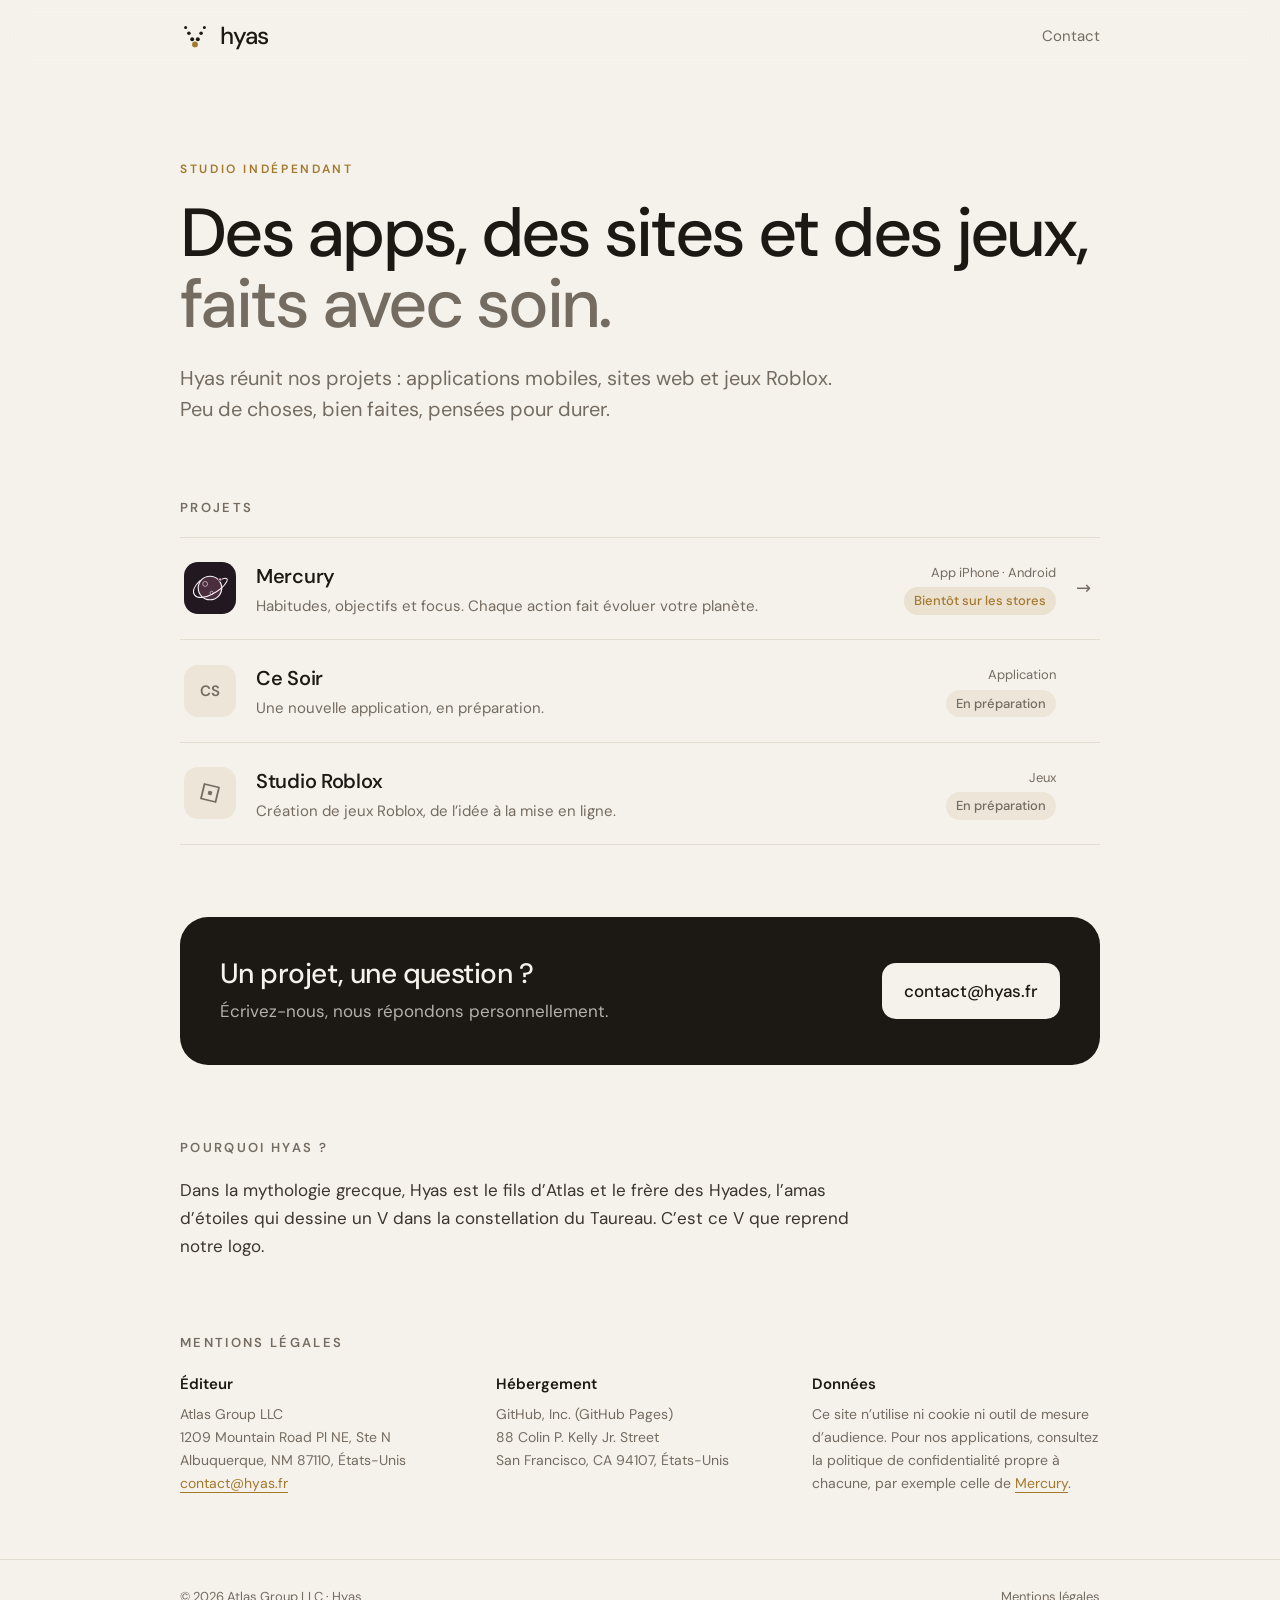
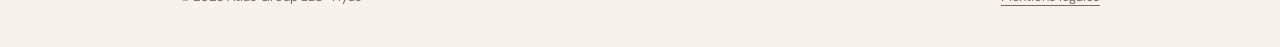
==== index.html @ e04636d4 "Site Hyas : studio, projets, contact, mentions légales" ====
<!doctype html>
<html lang="fr"><head><meta charset="utf-8"><meta name="viewport" content="width=device-width, initial-scale=1"><title>Hyas · Studio indépendant</title><meta name="description" content="Hyas est un studio indépendant : applications mobiles, sites web et jeux Roblox. Mercury, Ce Soir et nos prochains projets."><meta name="theme-color" content="#f5f2ec" media="(prefers-color-scheme: light)"><meta name="theme-color" content="#12110f" media="(prefers-color-scheme: dark)"><meta property="og:title" content="Hyas · Studio indépendant"><meta property="og:description" content="Applications, sites et jeux, faits avec soin."><meta property="og:url" content="https://hyas.fr/"><link rel="canonical" href="https://hyas.fr/"><link rel="icon" href="logo.svg" type="image/svg+xml"><link rel="preload" href="fonts/dm-sans.woff2" as="font" type="font/woff2" crossorigin><link rel="stylesheet" href="style.css"></head>
<body>
<header class="top"><div class="wrap"><a class="brand" href="./" aria-label="Hyas, accueil"><svg class="mark" viewBox="0 0 32 32" aria-hidden="true"><circle cx="6" cy="7" r="1.6"/><circle cx="9.5" cy="13" r="1.9"/><circle cx="13" cy="19.5" r="2.1"/><circle cx="16" cy="25" r="3.1" class="star"/><circle cx="26" cy="7" r="1.6"/><circle cx="22.5" cy="13" r="1.9"/><circle cx="19" cy="19.5" r="2.1"/></svg>hyas</a><a class="link" href="#contact">Contact</a></div></header>
<main>
<section class="wrap hero">
 <p class="eyebrow">Studio indépendant</p>
 <h1>Des apps, des sites et des jeux,<br><em>faits avec soin.</em></h1>
 <p class="lead">Hyas réunit nos projets : applications mobiles, sites web et jeux Roblox. Peu de choses, bien faites, pensées pour durer.</p>
</section>
<section class="wrap" aria-labelledby="projets">
 <h2 id="projets" class="section">Projets</h2>
 <ul class="projects">
  <li><a class="project" href="https://mercury.hyas.fr"><img src="mercury.svg" alt="" width="52" height="52"><div><h3>Mercury</h3><p>Habitudes, objectifs et focus. Chaque action fait évoluer votre planète.</p></div><div class="meta"><span>App iPhone · Android</span><span class="status">Bientôt sur les stores</span></div><span class="arrow" aria-hidden="true">→</span></a></li>
  <li><div class="project"><span class="ph" aria-hidden="true">CS</span><div><h3>Ce Soir</h3><p>Une nouvelle application, en préparation.</p></div><div class="meta"><span>Application</span><span class="status muted">En préparation</span></div></div></li>
  <li><div class="project"><span class="ph" aria-hidden="true"><svg viewBox="0 0 24 24"><path d="M6.5 3 21 6.5 17.5 21 3 17.5z" fill="none" stroke="currentColor" stroke-width="1.8" stroke-linejoin="round"/><rect x="10" y="10" width="4" height="4" rx=".6" transform="rotate(13.5 12 12)" fill="currentColor"/></svg></span><div><h3>Studio Roblox</h3><p>Création de jeux Roblox, de l’idée à la mise en ligne.</p></div><div class="meta"><span>Jeux</span><span class="status muted">En préparation</span></div></div></li>
 </ul>
</section>
<section class="wrap contact" id="contact" aria-labelledby="contact-title">
 <div><h2 id="contact-title">Un projet, une question&nbsp;?</h2><p>Écrivez-nous, nous répondons personnellement.</p></div>
 <a class="button" href="mailto:contact@hyas.fr">contact@hyas.fr</a>
</section>
<section class="wrap name" aria-labelledby="nom">
 <h2 id="nom" class="section">Pourquoi Hyas&nbsp;?</h2>
 <p>Dans la mythologie grecque, Hyas est le fils d’Atlas et le frère des Hyades, l’amas d’étoiles qui dessine un V dans la constellation du Taureau. C’est ce V que reprend notre logo.</p>
</section>
<section class="wrap legal" id="mentions" aria-labelledby="mentions-title">
 <h2 id="mentions-title" class="section">Mentions légales</h2>
 <div class="cols">
  <div><h3>Éditeur</h3><p>Atlas Group LLC<br>1209 Mountain Road Pl NE, Ste N<br>Albuquerque, NM 87110, États-Unis<br><a href="mailto:contact@hyas.fr">contact@hyas.fr</a></p></div>
  <div><h3>Hébergement</h3><p>GitHub, Inc. (GitHub Pages)<br>88 Colin P. Kelly Jr. Street<br>San Francisco, CA 94107, États-Unis</p></div>
  <div><h3>Données</h3><p>Ce site n’utilise ni cookie ni outil de mesure d’audience. Pour nos applications, consultez la politique de confidentialité propre à chacune, par exemple celle de <a href="https://mercury.hyas.fr/privacy.html">Mercury</a>.</p></div>
 </div>
</section>
</main>
<footer class="bottom"><div class="wrap"><span>© 2026 Atlas Group LLC · Hyas</span><a href="#mentions">Mentions légales</a></div></footer>
</body></html>
---- style.css ----
@font-face{font-family:'DM Sans';src:url('fonts/dm-sans.woff2') format('woff2');font-weight:100 1000;font-display:swap}
:root{--bg:#f5f2ec;--surface:#fbf9f5;--line:#e3ddd2;--ink:#1c1915;--text:#3a352e;--muted:#746c61;--accent:#a4782c;--soft:#ece5d8}
@media(prefers-color-scheme:dark){:root{--bg:#12110f;--surface:#1a1815;--line:#2e2a24;--ink:#f3efe8;--text:#ddd6cb;--muted:#a1988b;--accent:#d8b16a;--soft:#25221d}}
*{box-sizing:border-box}
html{-webkit-text-size-adjust:100%;scroll-behavior:smooth}
body{margin:0;background:var(--bg);color:var(--text);font:17px/1.65 'DM Sans',system-ui,-apple-system,'Segoe UI',sans-serif;-webkit-font-smoothing:antialiased}
a{color:var(--accent);text-underline-offset:4px}
a:focus-visible{outline:2px solid var(--accent);outline-offset:4px;border-radius:8px}
.wrap{width:min(920px,100% - 40px);margin:auto}
header.top{position:sticky;top:0;z-index:5;background:color-mix(in srgb,var(--bg) 85%,transparent);backdrop-filter:blur(14px);-webkit-backdrop-filter:blur(14px)}
header.top .wrap{display:flex;align-items:center;justify-content:space-between;height:72px}
.brand{display:flex;align-items:center;gap:10px;color:var(--ink);text-decoration:none;font-size:24px;font-weight:500;letter-spacing:-.04em}
.mark{width:30px;height:30px;fill:var(--ink)}
.mark .star{fill:var(--accent)}
.link{color:var(--muted);text-decoration:none;font-size:15px}
.link:hover{color:var(--ink)}
.hero{padding:88px 0 72px}
.eyebrow{margin:0 0 18px;font-size:12px;font-weight:600;letter-spacing:.22em;text-transform:uppercase;color:var(--accent)}
h1{margin:0 0 24px;font-size:clamp(38px,6.4vw,68px);line-height:1.04;letter-spacing:-.04em;font-weight:500;color:var(--ink)}
h1 em{font-style:normal;color:var(--muted)}
.lead{margin:0;max-width:34em;font-size:20px;line-height:1.55;color:var(--muted)}
h2.section{margin:0 0 18px;font-size:13px;font-weight:600;letter-spacing:.18em;text-transform:uppercase;color:var(--muted)}
.projects{list-style:none;margin:0;padding:0;border-top:1px solid var(--line)}
.project{display:grid;grid-template-columns:52px 1fr auto 20px;gap:20px;align-items:center;padding:22px 4px;border-bottom:1px solid var(--line);color:inherit;text-decoration:none}
.projects li:not(:first-child) .project{grid-template-columns:52px 1fr auto 20px}
a.project{transition:background .2s}
a.project:hover{background:var(--surface)}
a.project:hover .arrow{transform:translateX(4px);color:var(--accent)}
.project img,.ph{width:52px;height:52px;border-radius:14px}
.ph{display:grid;place-items:center;background:var(--soft);color:var(--muted);font-size:15px;font-weight:600;letter-spacing:.02em}
.ph svg{width:24px;height:24px}
.project h3{margin:0 0 2px;font-size:20px;font-weight:550;letter-spacing:-.015em;color:var(--ink)}
.project p{margin:0;font-size:15px;color:var(--muted);line-height:1.5}
.meta{display:flex;flex-direction:column;align-items:flex-end;gap:4px;font-size:13px;color:var(--muted);white-space:nowrap}
.status{padding:3px 10px;border-radius:99px;background:color-mix(in srgb,var(--accent) 14%,transparent);color:var(--accent);font-weight:500}
.status.muted{background:var(--soft);color:var(--muted)}
.arrow{font-size:18px;color:var(--muted);transition:transform .2s,color .2s}
.contact{margin-top:72px;padding:40px;border-radius:28px;background:var(--ink);color:var(--bg);display:flex;align-items:center;justify-content:space-between;gap:24px;flex-wrap:wrap}
.contact h2{margin:0 0 6px;font-size:28px;line-height:1.2;font-weight:500;letter-spacing:-.02em;color:var(--bg)}
.contact p{margin:0;color:color-mix(in srgb,var(--bg) 70%,transparent)}
.button{display:inline-block;padding:14px 22px;border-radius:14px;background:var(--bg);color:var(--ink);text-decoration:none;font-weight:500}
.button:hover{background:var(--soft)}
.name{padding:72px 0 0}
.name p{margin:0;max-width:40em;color:var(--text)}
.legal{padding:72px 0 64px}
.cols{display:grid;grid-template-columns:repeat(3,1fr);gap:28px}
.legal h3{margin:0 0 6px;font-size:15px;font-weight:600;color:var(--ink)}
.legal p{margin:0;font-size:14px;line-height:1.65;color:var(--muted)}
footer.bottom{border-top:1px solid var(--line);padding:26px 0 40px;font-size:13px;color:var(--muted)}
footer.bottom .wrap{display:flex;justify-content:space-between;gap:12px;flex-wrap:wrap}
footer.bottom a{color:var(--muted)}
@media(max-width:720px){.hero{padding:56px 0 48px}.project{grid-template-columns:44px 1fr 16px;gap:14px}.project img,.ph{width:44px;height:44px;border-radius:12px}.meta{grid-column:2;grid-row:2;flex-direction:row;align-items:center;flex-wrap:wrap;white-space:normal}.arrow{grid-column:3;grid-row:1}.projects li:not(:first-child) .project{grid-template-columns:44px 1fr 16px}.contact{padding:30px 24px;margin-top:56px}.cols{grid-template-columns:1fr;gap:20px}.name,.legal{padding-top:56px}}
@media(prefers-reduced-motion:reduce){html{scroll-behavior:auto}a.project,.arrow{transition:none}}
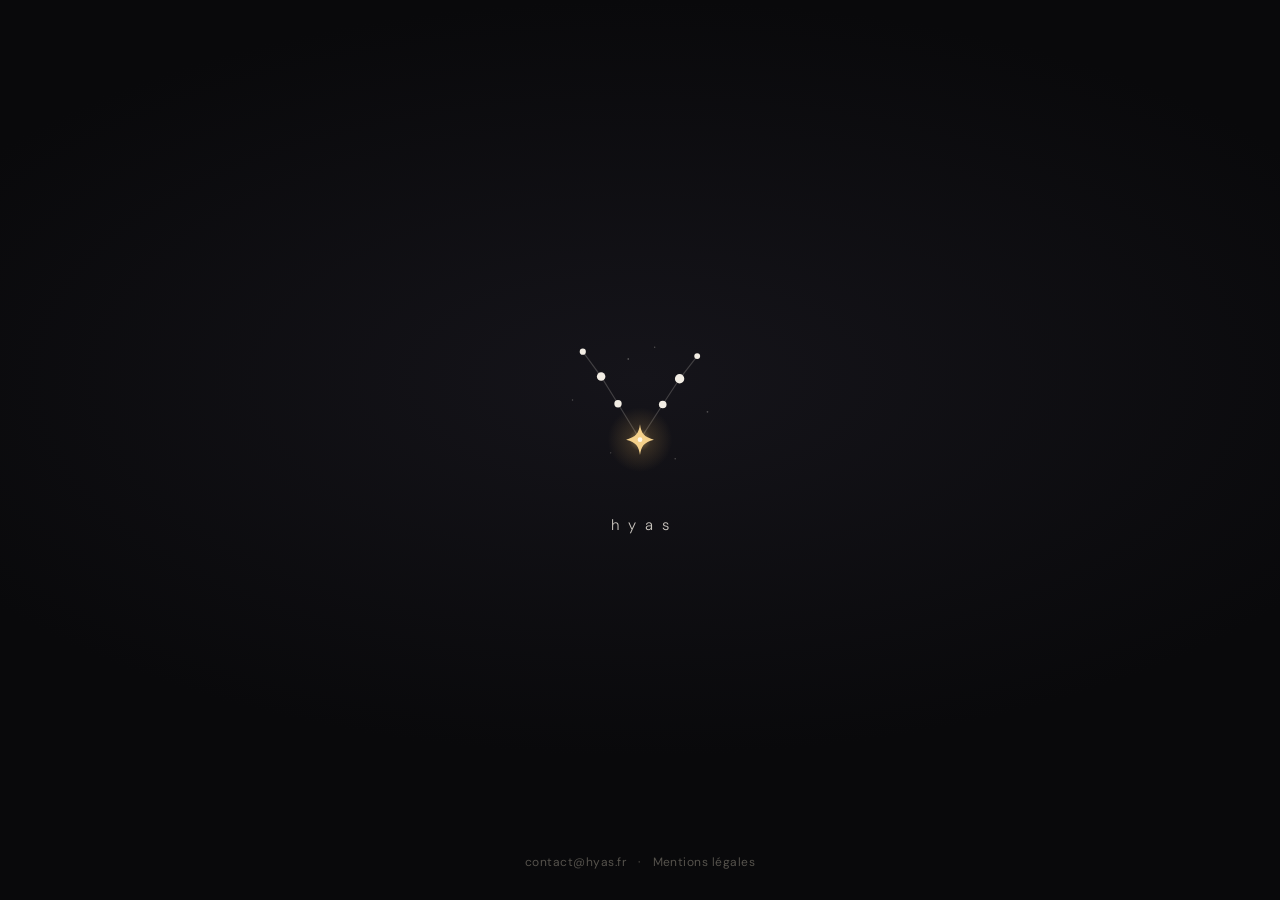
==== commit 5a4c5e21: "Version ultra discrète, sombre, nouveau logo" ====
--- a/index.html
+++ b/index.html
@@ -1,37 +1,23 @@
 <!doctype html>
-<html lang="fr"><head><meta charset="utf-8"><meta name="viewport" content="width=device-width, initial-scale=1"><title>Hyas · Studio indépendant</title><meta name="description" content="Hyas est un studio indépendant : applications mobiles, sites web et jeux Roblox. Mercury, Ce Soir et nos prochains projets."><meta name="theme-color" content="#f5f2ec" media="(prefers-color-scheme: light)"><meta name="theme-color" content="#12110f" media="(prefers-color-scheme: dark)"><meta property="og:title" content="Hyas · Studio indépendant"><meta property="og:description" content="Applications, sites et jeux, faits avec soin."><meta property="og:url" content="https://hyas.fr/"><link rel="canonical" href="https://hyas.fr/"><link rel="icon" href="logo.svg" type="image/svg+xml"><link rel="preload" href="fonts/dm-sans.woff2" as="font" type="font/woff2" crossorigin><link rel="stylesheet" href="style.css"></head>
-<body>
-<header class="top"><div class="wrap"><a class="brand" href="./" aria-label="Hyas, accueil"><svg class="mark" viewBox="0 0 32 32" aria-hidden="true"><circle cx="6" cy="7" r="1.6"/><circle cx="9.5" cy="13" r="1.9"/><circle cx="13" cy="19.5" r="2.1"/><circle cx="16" cy="25" r="3.1" class="star"/><circle cx="26" cy="7" r="1.6"/><circle cx="22.5" cy="13" r="1.9"/><circle cx="19" cy="19.5" r="2.1"/></svg>hyas</a><a class="link" href="#contact">Contact</a></div></header>
+<html lang="fr"><head><meta charset="utf-8"><meta name="viewport" content="width=device-width, initial-scale=1, viewport-fit=cover"><title>Hyas</title><meta name="description" content="Hyas"><meta name="color-scheme" content="dark"><meta name="theme-color" content="#09090b"><meta property="og:title" content="Hyas"><meta property="og:url" content="https://hyas.fr/"><link rel="canonical" href="https://hyas.fr/"><link rel="icon" href="logo.svg" type="image/svg+xml"><link rel="preload" href="fonts/dm-sans.woff2" as="font" type="font/woff2" crossorigin><link rel="stylesheet" href="style.css"></head>
+<body class="home">
 <main>
-<section class="wrap hero">
- <p class="eyebrow">Studio indépendant</p>
- <h1>Des apps, des sites et des jeux,<br><em>faits avec soin.</em></h1>
- <p class="lead">Hyas réunit nos projets : applications mobiles, sites web et jeux Roblox. Peu de choses, bien faites, pensées pour durer.</p>
-</section>
-<section class="wrap" aria-labelledby="projets">
- <h2 id="projets" class="section">Projets</h2>
- <ul class="projects">
-  <li><a class="project" href="https://mercury.hyas.fr"><img src="mercury.svg" alt="" width="52" height="52"><div><h3>Mercury</h3><p>Habitudes, objectifs et focus. Chaque action fait évoluer votre planète.</p></div><div class="meta"><span>App iPhone · Android</span><span class="status">Bientôt sur les stores</span></div><span class="arrow" aria-hidden="true">→</span></a></li>
-  <li><div class="project"><span class="ph" aria-hidden="true">CS</span><div><h3>Ce Soir</h3><p>Une nouvelle application, en préparation.</p></div><div class="meta"><span>Application</span><span class="status muted">En préparation</span></div></div></li>
-  <li><div class="project"><span class="ph" aria-hidden="true"><svg viewBox="0 0 24 24"><path d="M6.5 3 21 6.5 17.5 21 3 17.5z" fill="none" stroke="currentColor" stroke-width="1.8" stroke-linejoin="round"/><rect x="10" y="10" width="4" height="4" rx=".6" transform="rotate(13.5 12 12)" fill="currentColor"/></svg></span><div><h3>Studio Roblox</h3><p>Création de jeux Roblox, de l’idée à la mise en ligne.</p></div><div class="meta"><span>Jeux</span><span class="status muted">En préparation</span></div></div></li>
- </ul>
-</section>
-<section class="wrap contact" id="contact" aria-labelledby="contact-title">
- <div><h2 id="contact-title">Un projet, une question&nbsp;?</h2><p>Écrivez-nous, nous répondons personnellement.</p></div>
- <a class="button" href="mailto:contact@hyas.fr">contact@hyas.fr</a>
-</section>
-<section class="wrap name" aria-labelledby="nom">
- <h2 id="nom" class="section">Pourquoi Hyas&nbsp;?</h2>
- <p>Dans la mythologie grecque, Hyas est le fils d’Atlas et le frère des Hyades, l’amas d’étoiles qui dessine un V dans la constellation du Taureau. C’est ce V que reprend notre logo.</p>
-</section>
-<section class="wrap legal" id="mentions" aria-labelledby="mentions-title">
- <h2 id="mentions-title" class="section">Mentions légales</h2>
- <div class="cols">
-  <div><h3>Éditeur</h3><p>Atlas Group LLC<br>1209 Mountain Road Pl NE, Ste N<br>Albuquerque, NM 87110, États-Unis<br><a href="mailto:contact@hyas.fr">contact@hyas.fr</a></p></div>
-  <div><h3>Hébergement</h3><p>GitHub, Inc. (GitHub Pages)<br>88 Colin P. Kelly Jr. Street<br>San Francisco, CA 94107, États-Unis</p></div>
-  <div><h3>Données</h3><p>Ce site n’utilise ni cookie ni outil de mesure d’audience. Pour nos applications, consultez la politique de confidentialité propre à chacune, par exemple celle de <a href="https://mercury.hyas.fr/privacy.html">Mercury</a>.</p></div>
- </div>
-</section>
+ <h1 class="sr">Hyas</h1>
+ <svg class="logo" viewBox="0 0 120 120" role="img" aria-label="Logo Hyas">
+  <defs>
+   <radialGradient id="glow"><stop offset="0" stop-color="#f4d08a" stop-opacity=".55"/><stop offset=".35" stop-color="#e3b25f" stop-opacity=".16"/><stop offset="1" stop-color="#e3b25f" stop-opacity="0"/></radialGradient>
+  </defs>
+  <g class="lines" fill="none" stroke="#f2ede4" stroke-opacity=".2" stroke-width=".8" stroke-linecap="round"><path d="M21 25 33.5 42 45 60.5 60 85 75.5 61 87 43.5 99 28"/></g>
+  <g fill="#f2ede4">
+   <circle class="tw t1" cx="21" cy="25" r="2.1"/><circle class="tw t2" cx="33.5" cy="42" r="2.9"/><circle class="tw t3" cx="45" cy="60.5" r="2.5"/>
+   <circle class="tw t4" cx="99" cy="28" r="2"/><circle class="tw t5" cx="87" cy="43.5" r="3.2"/><circle class="tw t6" cx="75.5" cy="61" r="2.6"/>
+  </g>
+  <g fill="#f2ede4" opacity=".28"><circle cx="52" cy="30" r=".6"/><circle cx="70" cy="22" r=".5"/><circle cx="14" cy="58" r=".5"/><circle cx="106" cy="66" r=".6"/><circle cx="40" cy="94" r=".5"/><circle cx="84" cy="98" r=".5"/></g>
+  <circle class="halo" cx="60" cy="85" r="22" fill="url(#glow)"/>
+  <path class="star" d="M60 74.5c.9 6.2 2.6 8.6 9.5 10.5-6.9 1.9-8.6 4.3-9.5 10.5-.9-6.2-2.6-8.6-9.5-10.5 6.9-1.9 8.6-4.3 9.5-10.5Z" fill="#f4d08a"/>
+  <circle cx="60" cy="85" r="1.6" fill="#fff8ea"/>
+ </svg>
+ <p class="word" aria-hidden="true">hyas</p>
 </main>
-<footer class="bottom"><div class="wrap"><span>© 2026 Atlas Group LLC · Hyas</span><a href="#mentions">Mentions légales</a></div></footer>
+<footer class="foot"><a href="mailto:contact@hyas.fr">contact@hyas.fr</a><span aria-hidden="true">·</span><a href="mentions.html">Mentions légales</a></footer>
 </body></html>
--- a/style.css
+++ b/style.css
@@ -1,53 +1,32 @@
 @font-face{font-family:'DM Sans';src:url('fonts/dm-sans.woff2') format('woff2');font-weight:100 1000;font-display:swap}
-:root{--bg:#f5f2ec;--surface:#fbf9f5;--line:#e3ddd2;--ink:#1c1915;--text:#3a352e;--muted:#746c61;--accent:#a4782c;--soft:#ece5d8}
-@media(prefers-color-scheme:dark){:root{--bg:#12110f;--surface:#1a1815;--line:#2e2a24;--ink:#f3efe8;--text:#ddd6cb;--muted:#a1988b;--accent:#d8b16a;--soft:#25221d}}
+:root{color-scheme:dark;--bg:#09090b;--ink:#f2ede4;--muted:#8a857c;--faint:#55524c;--gold:#e3b25f}
 *{box-sizing:border-box}
-html{-webkit-text-size-adjust:100%;scroll-behavior:smooth}
-body{margin:0;background:var(--bg);color:var(--text);font:17px/1.65 'DM Sans',system-ui,-apple-system,'Segoe UI',sans-serif;-webkit-font-smoothing:antialiased}
-a{color:var(--accent);text-underline-offset:4px}
-a:focus-visible{outline:2px solid var(--accent);outline-offset:4px;border-radius:8px}
-.wrap{width:min(920px,100% - 40px);margin:auto}
-header.top{position:sticky;top:0;z-index:5;background:color-mix(in srgb,var(--bg) 85%,transparent);backdrop-filter:blur(14px);-webkit-backdrop-filter:blur(14px)}
-header.top .wrap{display:flex;align-items:center;justify-content:space-between;height:72px}
-.brand{display:flex;align-items:center;gap:10px;color:var(--ink);text-decoration:none;font-size:24px;font-weight:500;letter-spacing:-.04em}
-.mark{width:30px;height:30px;fill:var(--ink)}
-.mark .star{fill:var(--accent)}
-.link{color:var(--muted);text-decoration:none;font-size:15px}
-.link:hover{color:var(--ink)}
-.hero{padding:88px 0 72px}
-.eyebrow{margin:0 0 18px;font-size:12px;font-weight:600;letter-spacing:.22em;text-transform:uppercase;color:var(--accent)}
-h1{margin:0 0 24px;font-size:clamp(38px,6.4vw,68px);line-height:1.04;letter-spacing:-.04em;font-weight:500;color:var(--ink)}
-h1 em{font-style:normal;color:var(--muted)}
-.lead{margin:0;max-width:34em;font-size:20px;line-height:1.55;color:var(--muted)}
-h2.section{margin:0 0 18px;font-size:13px;font-weight:600;letter-spacing:.18em;text-transform:uppercase;color:var(--muted)}
-.projects{list-style:none;margin:0;padding:0;border-top:1px solid var(--line)}
-.project{display:grid;grid-template-columns:52px 1fr auto 20px;gap:20px;align-items:center;padding:22px 4px;border-bottom:1px solid var(--line);color:inherit;text-decoration:none}
-.projects li:not(:first-child) .project{grid-template-columns:52px 1fr auto 20px}
-a.project{transition:background .2s}
-a.project:hover{background:var(--surface)}
-a.project:hover .arrow{transform:translateX(4px);color:var(--accent)}
-.project img,.ph{width:52px;height:52px;border-radius:14px}
-.ph{display:grid;place-items:center;background:var(--soft);color:var(--muted);font-size:15px;font-weight:600;letter-spacing:.02em}
-.ph svg{width:24px;height:24px}
-.project h3{margin:0 0 2px;font-size:20px;font-weight:550;letter-spacing:-.015em;color:var(--ink)}
-.project p{margin:0;font-size:15px;color:var(--muted);line-height:1.5}
-.meta{display:flex;flex-direction:column;align-items:flex-end;gap:4px;font-size:13px;color:var(--muted);white-space:nowrap}
-.status{padding:3px 10px;border-radius:99px;background:color-mix(in srgb,var(--accent) 14%,transparent);color:var(--accent);font-weight:500}
-.status.muted{background:var(--soft);color:var(--muted)}
-.arrow{font-size:18px;color:var(--muted);transition:transform .2s,color .2s}
-.contact{margin-top:72px;padding:40px;border-radius:28px;background:var(--ink);color:var(--bg);display:flex;align-items:center;justify-content:space-between;gap:24px;flex-wrap:wrap}
-.contact h2{margin:0 0 6px;font-size:28px;line-height:1.2;font-weight:500;letter-spacing:-.02em;color:var(--bg)}
-.contact p{margin:0;color:color-mix(in srgb,var(--bg) 70%,transparent)}
-.button{display:inline-block;padding:14px 22px;border-radius:14px;background:var(--bg);color:var(--ink);text-decoration:none;font-weight:500}
-.button:hover{background:var(--soft)}
-.name{padding:72px 0 0}
-.name p{margin:0;max-width:40em;color:var(--text)}
-.legal{padding:72px 0 64px}
-.cols{display:grid;grid-template-columns:repeat(3,1fr);gap:28px}
-.legal h3{margin:0 0 6px;font-size:15px;font-weight:600;color:var(--ink)}
-.legal p{margin:0;font-size:14px;line-height:1.65;color:var(--muted)}
-footer.bottom{border-top:1px solid var(--line);padding:26px 0 40px;font-size:13px;color:var(--muted)}
-footer.bottom .wrap{display:flex;justify-content:space-between;gap:12px;flex-wrap:wrap}
-footer.bottom a{color:var(--muted)}
-@media(max-width:720px){.hero{padding:56px 0 48px}.project{grid-template-columns:44px 1fr 16px;gap:14px}.project img,.ph{width:44px;height:44px;border-radius:12px}.meta{grid-column:2;grid-row:2;flex-direction:row;align-items:center;flex-wrap:wrap;white-space:normal}.arrow{grid-column:3;grid-row:1}.projects li:not(:first-child) .project{grid-template-columns:44px 1fr 16px}.contact{padding:30px 24px;margin-top:56px}.cols{grid-template-columns:1fr;gap:20px}.name,.legal{padding-top:56px}}
-@media(prefers-reduced-motion:reduce){html{scroll-behavior:auto}a.project,.arrow{transition:none}}
+html{-webkit-text-size-adjust:100%;background:var(--bg)}
+body{margin:0;min-height:100vh;min-height:100dvh;background:radial-gradient(90% 60% at 50% 42%,#15141a 0,var(--bg) 70%);color:var(--ink);font:15px/1.6 'DM Sans',system-ui,-apple-system,'Segoe UI',sans-serif;-webkit-font-smoothing:antialiased}
+a{color:inherit;text-decoration:none}
+a:focus-visible{outline:1px solid var(--gold);outline-offset:6px;border-radius:6px}
+.sr{position:absolute;width:1px;height:1px;overflow:hidden;clip:rect(0 0 0 0);white-space:nowrap}
+/* Accueil */
+.home{display:flex;flex-direction:column}
+.home main{flex:1;display:flex;flex-direction:column;align-items:center;justify-content:center;padding:40px 20px;animation:rise 1.6s cubic-bezier(.2,.7,.2,1) both}
+.logo{width:min(176px,46vw);height:auto;overflow:visible}
+.word{margin:22px 0 0;font-size:15px;font-weight:300;letter-spacing:.62em;text-indent:.62em;text-transform:lowercase;color:var(--ink);opacity:.82}
+.foot{display:flex;justify-content:center;gap:12px;padding:0 20px calc(28px + env(safe-area-inset-bottom));font-size:12px;letter-spacing:.04em;color:var(--faint);animation:fade 2.4s .6s both}
+.foot a{transition:color .3s}
+.foot a:hover{color:var(--muted)}
+.tw{animation:twinkle 5s ease-in-out infinite}
+.t2{animation-delay:-1.2s}.t3{animation-delay:-3.1s}.t4{animation-delay:-2.2s}.t5{animation-delay:-.6s}.t6{animation-delay:-4s}
+.halo{animation:breathe 6s ease-in-out infinite;transform-origin:60px 85px}
+@keyframes twinkle{0%,100%{opacity:.95}50%{opacity:.45}}
+@keyframes breathe{0%,100%{opacity:.85;transform:scale(1)}50%{opacity:1;transform:scale(1.12)}}
+@keyframes rise{from{opacity:0;transform:translateY(10px)}to{opacity:1;transform:none}}
+@keyframes fade{from{opacity:0}to{opacity:1}}
+/* Mentions */
+.doc main{width:min(560px,100% - 40px);margin:auto;padding:56px 0 72px}
+.back{display:inline-block;margin-bottom:40px;opacity:.9}
+.back img{display:block;border-radius:9px}
+.doc h1{margin:0 0 32px;font-size:26px;font-weight:400;letter-spacing:-.01em}
+.doc h2{margin:28px 0 6px;font-size:12px;font-weight:500;letter-spacing:.16em;text-transform:uppercase;color:var(--muted)}
+.doc p{margin:0;color:#cfc9bf;font-size:15px}
+.doc p a{border-bottom:1px solid var(--faint)}
+@media(prefers-reduced-motion:reduce){*,*::before,*::after{animation:none!important;transition:none!important}}
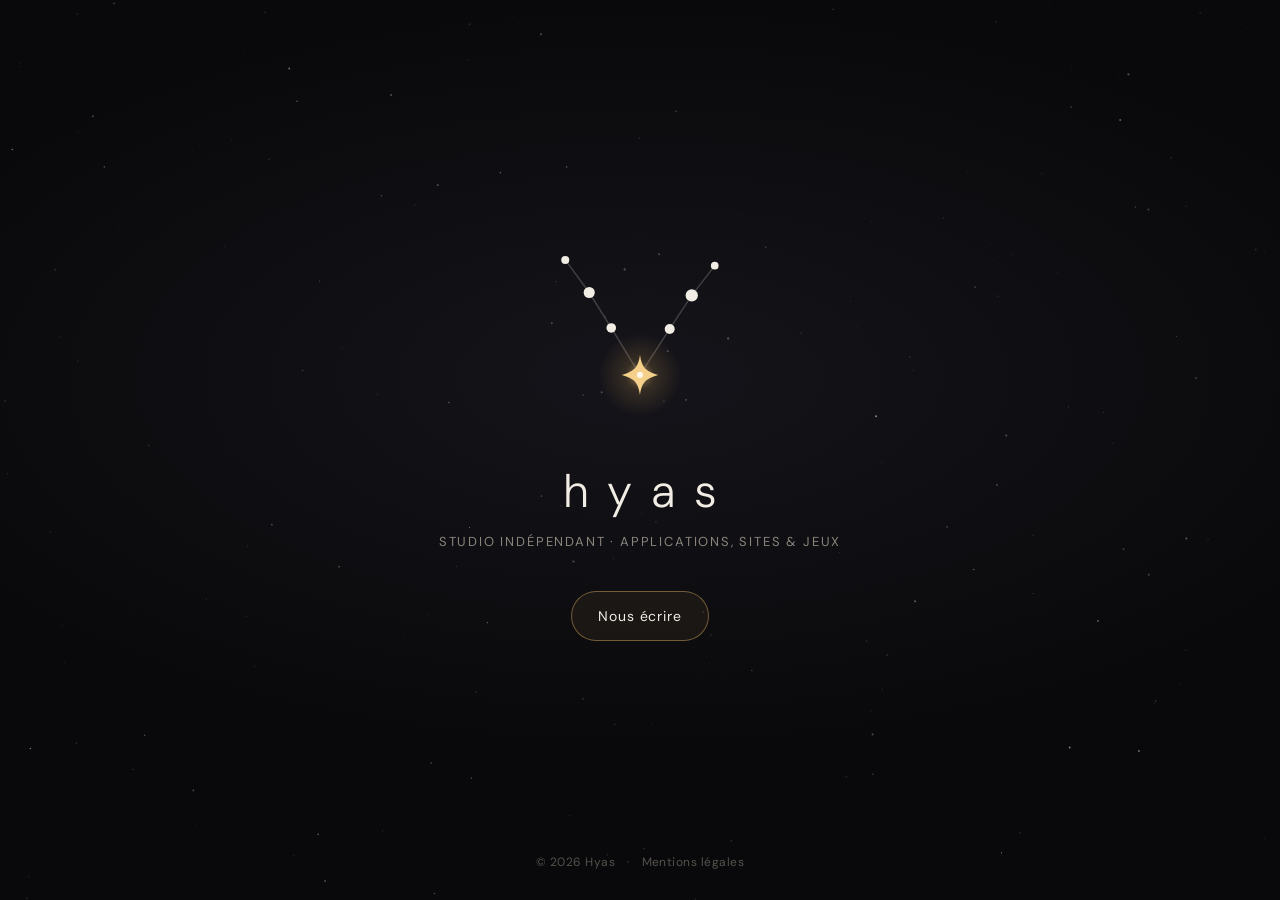
==== commit 317d6d36: "Plus de présence : grand logo, accroche, bouton contact, ciel étoilé" ====
--- a/index.html
+++ b/index.html
@@ -1,6 +1,7 @@
 <!doctype html>
-<html lang="fr"><head><meta charset="utf-8"><meta name="viewport" content="width=device-width, initial-scale=1, viewport-fit=cover"><title>Hyas</title><meta name="description" content="Hyas"><meta name="color-scheme" content="dark"><meta name="theme-color" content="#09090b"><meta property="og:title" content="Hyas"><meta property="og:url" content="https://hyas.fr/"><link rel="canonical" href="https://hyas.fr/"><link rel="icon" href="logo.svg" type="image/svg+xml"><link rel="preload" href="fonts/dm-sans.woff2" as="font" type="font/woff2" crossorigin><link rel="stylesheet" href="style.css"></head>
+<html lang="fr"><head><meta charset="utf-8"><meta name="viewport" content="width=device-width, initial-scale=1, viewport-fit=cover"><title>Hyas</title><meta name="description" content="Hyas, studio indépendant : applications, sites et jeux."><meta name="color-scheme" content="dark"><meta name="theme-color" content="#09090b"><meta property="og:title" content="Hyas"><meta property="og:url" content="https://hyas.fr/"><link rel="canonical" href="https://hyas.fr/"><link rel="icon" href="logo.svg" type="image/svg+xml"><link rel="preload" href="fonts/dm-sans.woff2" as="font" type="font/woff2" crossorigin><link rel="stylesheet" href="style.css"></head>
 <body class="home">
+<canvas class="sky" aria-hidden="true"></canvas>
 <main>
  <h1 class="sr">Hyas</h1>
  <svg class="logo" viewBox="0 0 120 120" role="img" aria-label="Logo Hyas">
@@ -18,6 +19,9 @@
   <circle cx="60" cy="85" r="1.6" fill="#fff8ea"/>
  </svg>
  <p class="word" aria-hidden="true">hyas</p>
+ <p class="tag"><span>Studio indépendant</span><span class="dot" aria-hidden="true"> · </span><span>Applications, sites &amp; jeux</span></p>
+ <a class="cta" href="mailto:contact@hyas.fr">Nous écrire</a>
 </main>
-<footer class="foot"><a href="mailto:contact@hyas.fr">contact@hyas.fr</a><span aria-hidden="true">·</span><a href="mentions.html">Mentions légales</a></footer>
+<footer class="foot"><span>© 2026 Hyas</span><span aria-hidden="true">·</span><a href="mentions.html">Mentions légales</a></footer>
+<script src="sky.js" defer></script>
 </body></html>
--- a/style.css
+++ b/style.css
@@ -2,15 +2,19 @@
 :root{color-scheme:dark;--bg:#09090b;--ink:#f2ede4;--muted:#8a857c;--faint:#55524c;--gold:#e3b25f}
 *{box-sizing:border-box}
 html{-webkit-text-size-adjust:100%;background:var(--bg)}
-body{margin:0;min-height:100vh;min-height:100dvh;background:radial-gradient(90% 60% at 50% 42%,#15141a 0,var(--bg) 70%);color:var(--ink);font:15px/1.6 'DM Sans',system-ui,-apple-system,'Segoe UI',sans-serif;-webkit-font-smoothing:antialiased}
+body{margin:0;position:relative;isolation:isolate;min-height:100vh;min-height:100dvh;background:radial-gradient(90% 60% at 50% 42%,#15141a 0,var(--bg) 70%);color:var(--ink);font:15px/1.6 'DM Sans',system-ui,-apple-system,'Segoe UI',sans-serif;-webkit-font-smoothing:antialiased}
 a{color:inherit;text-decoration:none}
 a:focus-visible{outline:1px solid var(--gold);outline-offset:6px;border-radius:6px}
 .sr{position:absolute;width:1px;height:1px;overflow:hidden;clip:rect(0 0 0 0);white-space:nowrap}
 /* Accueil */
 .home{display:flex;flex-direction:column}
 .home main{flex:1;display:flex;flex-direction:column;align-items:center;justify-content:center;padding:40px 20px;animation:rise 1.6s cubic-bezier(.2,.7,.2,1) both}
-.logo{width:min(176px,46vw);height:auto;overflow:visible}
-.word{margin:22px 0 0;font-size:15px;font-weight:300;letter-spacing:.62em;text-indent:.62em;text-transform:lowercase;color:var(--ink);opacity:.82}
+.logo{width:min(230px,58vw);height:auto;overflow:visible}
+.word{margin:26px 0 0;font-size:clamp(34px,6vw,46px);line-height:1;font-weight:300;letter-spacing:.42em;text-indent:.42em;color:var(--ink)}
+.tag{margin:18px 0 0;font-size:13px;letter-spacing:.14em;text-transform:uppercase;color:var(--muted);text-align:center}
+.cta{margin-top:38px;padding:13px 26px;border:1px solid color-mix(in srgb,var(--gold) 45%,transparent);border-radius:99px;color:var(--ink);font-size:14px;letter-spacing:.06em;background:color-mix(in srgb,var(--gold) 6%,transparent);transition:background .3s,border-color .3s}
+.cta:hover{background:color-mix(in srgb,var(--gold) 14%,transparent);border-color:var(--gold)}
+.sky{position:fixed;inset:0;width:100%;height:100%;z-index:-1;pointer-events:none}
 .foot{display:flex;justify-content:center;gap:12px;padding:0 20px calc(28px + env(safe-area-inset-bottom));font-size:12px;letter-spacing:.04em;color:var(--faint);animation:fade 2.4s .6s both}
 .foot a{transition:color .3s}
 .foot a:hover{color:var(--muted)}
@@ -30,3 +34,4 @@
 .doc p{margin:0;color:#cfc9bf;font-size:15px}
 .doc p a{border-bottom:1px solid var(--faint)}
 @media(prefers-reduced-motion:reduce){*,*::before,*::after{animation:none!important;transition:none!important}}
+@media(max-width:560px){.tag span{display:block}.tag .dot{display:none}.tag{line-height:2}}
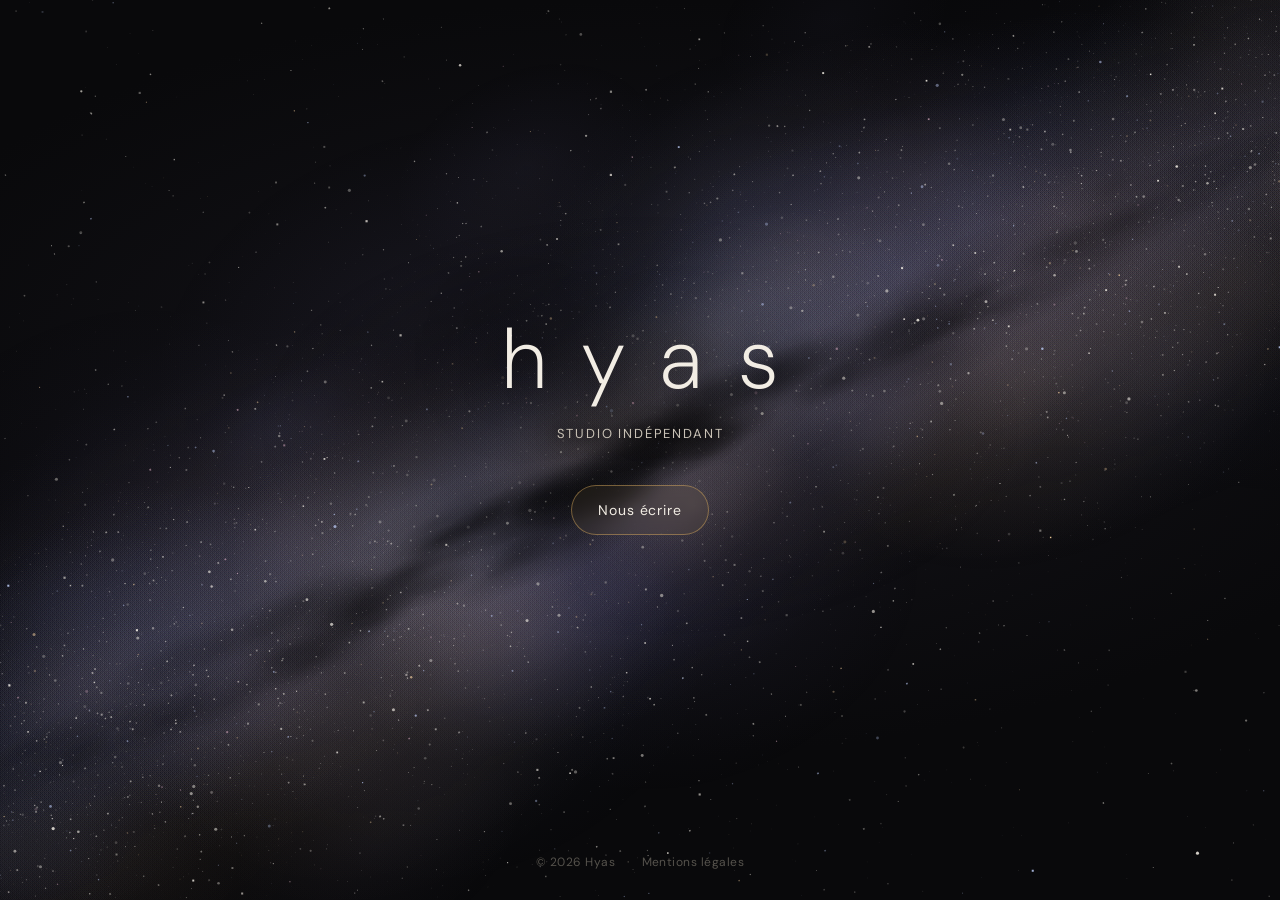
==== commit 710357d1: "Voie lactée interactive, sans logo, accroche réduite" ====
--- a/index.html
+++ b/index.html
@@ -1,25 +1,10 @@
 <!doctype html>
-<html lang="fr"><head><meta charset="utf-8"><meta name="viewport" content="width=device-width, initial-scale=1, viewport-fit=cover"><title>Hyas</title><meta name="description" content="Hyas, studio indépendant : applications, sites et jeux."><meta name="color-scheme" content="dark"><meta name="theme-color" content="#09090b"><meta property="og:title" content="Hyas"><meta property="og:url" content="https://hyas.fr/"><link rel="canonical" href="https://hyas.fr/"><link rel="icon" href="logo.svg" type="image/svg+xml"><link rel="preload" href="fonts/dm-sans.woff2" as="font" type="font/woff2" crossorigin><link rel="stylesheet" href="style.css"></head>
+<html lang="fr"><head><meta charset="utf-8"><meta name="viewport" content="width=device-width, initial-scale=1, viewport-fit=cover"><title>Hyas</title><meta name="description" content="Hyas, studio indépendant."><meta name="color-scheme" content="dark"><meta name="theme-color" content="#09090b"><meta property="og:title" content="Hyas"><meta property="og:url" content="https://hyas.fr/"><link rel="canonical" href="https://hyas.fr/"><link rel="icon" href="logo.svg" type="image/svg+xml"><link rel="preload" href="fonts/dm-sans.woff2" as="font" type="font/woff2" crossorigin><link rel="stylesheet" href="style.css"></head>
 <body class="home">
 <canvas class="sky" aria-hidden="true"></canvas>
 <main>
- <h1 class="sr">Hyas</h1>
- <svg class="logo" viewBox="0 0 120 120" role="img" aria-label="Logo Hyas">
-  <defs>
-   <radialGradient id="glow"><stop offset="0" stop-color="#f4d08a" stop-opacity=".55"/><stop offset=".35" stop-color="#e3b25f" stop-opacity=".16"/><stop offset="1" stop-color="#e3b25f" stop-opacity="0"/></radialGradient>
-  </defs>
-  <g class="lines" fill="none" stroke="#f2ede4" stroke-opacity=".2" stroke-width=".8" stroke-linecap="round"><path d="M21 25 33.5 42 45 60.5 60 85 75.5 61 87 43.5 99 28"/></g>
-  <g fill="#f2ede4">
-   <circle class="tw t1" cx="21" cy="25" r="2.1"/><circle class="tw t2" cx="33.5" cy="42" r="2.9"/><circle class="tw t3" cx="45" cy="60.5" r="2.5"/>
-   <circle class="tw t4" cx="99" cy="28" r="2"/><circle class="tw t5" cx="87" cy="43.5" r="3.2"/><circle class="tw t6" cx="75.5" cy="61" r="2.6"/>
-  </g>
-  <g fill="#f2ede4" opacity=".28"><circle cx="52" cy="30" r=".6"/><circle cx="70" cy="22" r=".5"/><circle cx="14" cy="58" r=".5"/><circle cx="106" cy="66" r=".6"/><circle cx="40" cy="94" r=".5"/><circle cx="84" cy="98" r=".5"/></g>
-  <circle class="halo" cx="60" cy="85" r="22" fill="url(#glow)"/>
-  <path class="star" d="M60 74.5c.9 6.2 2.6 8.6 9.5 10.5-6.9 1.9-8.6 4.3-9.5 10.5-.9-6.2-2.6-8.6-9.5-10.5 6.9-1.9 8.6-4.3 9.5-10.5Z" fill="#f4d08a"/>
-  <circle cx="60" cy="85" r="1.6" fill="#fff8ea"/>
- </svg>
- <p class="word" aria-hidden="true">hyas</p>
- <p class="tag"><span>Studio indépendant</span><span class="dot" aria-hidden="true"> · </span><span>Applications, sites &amp; jeux</span></p>
+ <h1 class="word">hyas</h1>
+ <p class="tag">Studio indépendant</p>
  <a class="cta" href="mailto:contact@hyas.fr">Nous écrire</a>
 </main>
 <footer class="foot"><span>© 2026 Hyas</span><span aria-hidden="true">·</span><a href="mentions.html">Mentions légales</a></footer>
--- a/style.css
+++ b/style.css
@@ -8,30 +8,23 @@
 .sr{position:absolute;width:1px;height:1px;overflow:hidden;clip:rect(0 0 0 0);white-space:nowrap}
 /* Accueil */
 .home{display:flex;flex-direction:column}
-.home main{flex:1;display:flex;flex-direction:column;align-items:center;justify-content:center;padding:40px 20px;animation:rise 1.6s cubic-bezier(.2,.7,.2,1) both}
-.logo{width:min(230px,58vw);height:auto;overflow:visible}
-.word{margin:26px 0 0;font-size:clamp(34px,6vw,46px);line-height:1;font-weight:300;letter-spacing:.42em;text-indent:.42em;color:var(--ink)}
-.tag{margin:18px 0 0;font-size:13px;letter-spacing:.14em;text-transform:uppercase;color:var(--muted);text-align:center}
-.cta{margin-top:38px;padding:13px 26px;border:1px solid color-mix(in srgb,var(--gold) 45%,transparent);border-radius:99px;color:var(--ink);font-size:14px;letter-spacing:.06em;background:color-mix(in srgb,var(--gold) 6%,transparent);transition:background .3s,border-color .3s}
+.home main{flex:1;background:radial-gradient(closest-side,rgba(9,9,11,.55),rgba(9,9,11,0));background-size:min(760px,100%) 420px;background-position:center;background-repeat:no-repeat;pointer-events:none;display:flex;flex-direction:column;align-items:center;justify-content:center;padding:40px 20px;animation:rise 1.6s cubic-bezier(.2,.7,.2,1) both}
+.word{margin:0;font-size:clamp(46px,9vw,84px);line-height:1;font-weight:250;letter-spacing:.42em;text-indent:.42em;color:var(--ink);text-shadow:0 0 40px rgba(9,9,11,.9),0 0 80px rgba(9,9,11,.6)}
+.tag{margin:22px 0 0;text-shadow:0 0 12px #09090b,0 0 24px #09090b;font-size:13px;letter-spacing:.14em;text-transform:uppercase;color:#c9c2b6;text-align:center}
+.cta{pointer-events:auto;margin-top:40px;backdrop-filter:blur(6px);-webkit-backdrop-filter:blur(6px);padding:13px 26px;border:1px solid color-mix(in srgb,var(--gold) 45%,transparent);border-radius:99px;color:var(--ink);font-size:14px;letter-spacing:.06em;background:color-mix(in srgb,var(--gold) 6%,transparent);transition:background .3s,border-color .3s}
 .cta:hover{background:color-mix(in srgb,var(--gold) 14%,transparent);border-color:var(--gold)}
 .sky{position:fixed;inset:0;width:100%;height:100%;z-index:-1;pointer-events:none}
 .foot{display:flex;justify-content:center;gap:12px;padding:0 20px calc(28px + env(safe-area-inset-bottom));font-size:12px;letter-spacing:.04em;color:var(--faint);animation:fade 2.4s .6s both}
 .foot a{transition:color .3s}
 .foot a:hover{color:var(--muted)}
-.tw{animation:twinkle 5s ease-in-out infinite}
-.t2{animation-delay:-1.2s}.t3{animation-delay:-3.1s}.t4{animation-delay:-2.2s}.t5{animation-delay:-.6s}.t6{animation-delay:-4s}
-.halo{animation:breathe 6s ease-in-out infinite;transform-origin:60px 85px}
-@keyframes twinkle{0%,100%{opacity:.95}50%{opacity:.45}}
-@keyframes breathe{0%,100%{opacity:.85;transform:scale(1)}50%{opacity:1;transform:scale(1.12)}}
 @keyframes rise{from{opacity:0;transform:translateY(10px)}to{opacity:1;transform:none}}
 @keyframes fade{from{opacity:0}to{opacity:1}}
 /* Mentions */
 .doc main{width:min(560px,100% - 40px);margin:auto;padding:56px 0 72px}
 .back{display:inline-block;margin-bottom:40px;opacity:.9}
-.back img{display:block;border-radius:9px}
+.back{font-size:20px;font-weight:300;letter-spacing:.42em;color:var(--ink)}
 .doc h1{margin:0 0 32px;font-size:26px;font-weight:400;letter-spacing:-.01em}
 .doc h2{margin:28px 0 6px;font-size:12px;font-weight:500;letter-spacing:.16em;text-transform:uppercase;color:var(--muted)}
 .doc p{margin:0;color:#cfc9bf;font-size:15px}
 .doc p a{border-bottom:1px solid var(--faint)}
 @media(prefers-reduced-motion:reduce){*,*::before,*::after{animation:none!important;transition:none!important}}
-@media(max-width:560px){.tag span{display:block}.tag .dot{display:none}.tag{line-height:2}}
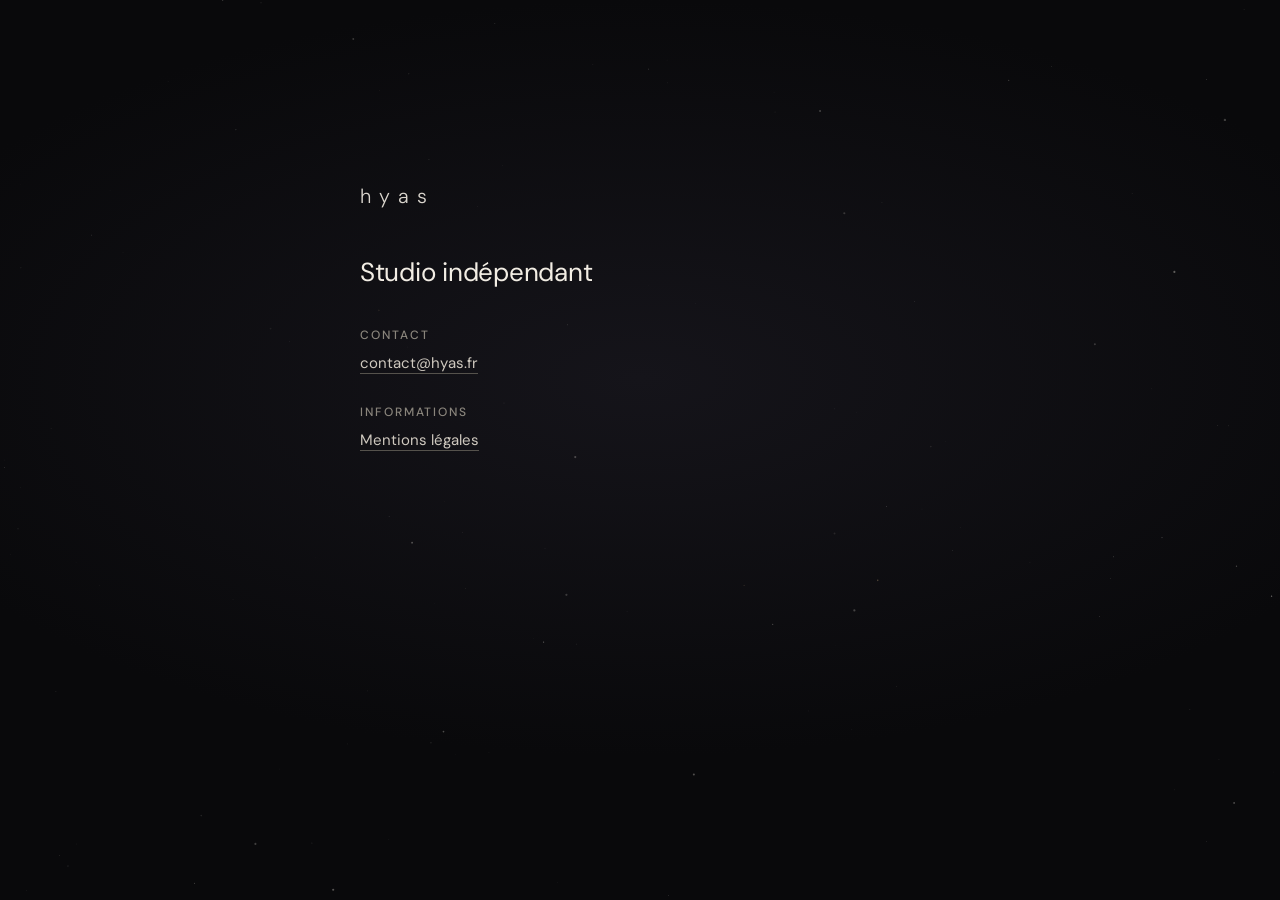
==== commit 75b1fcf9: "Accueil dans le style des mentions légales, ciel discret" ====
--- a/index.html
+++ b/index.html
@@ -1,12 +1,12 @@
 <!doctype html>
 <html lang="fr"><head><meta charset="utf-8"><meta name="viewport" content="width=device-width, initial-scale=1, viewport-fit=cover"><title>Hyas</title><meta name="description" content="Hyas, studio indépendant."><meta name="color-scheme" content="dark"><meta name="theme-color" content="#09090b"><meta property="og:title" content="Hyas"><meta property="og:url" content="https://hyas.fr/"><link rel="canonical" href="https://hyas.fr/"><link rel="icon" href="logo.svg" type="image/svg+xml"><link rel="preload" href="fonts/dm-sans.woff2" as="font" type="font/woff2" crossorigin><link rel="stylesheet" href="style.css"></head>
-<body class="home">
+<body class="doc home">
 <canvas class="sky" aria-hidden="true"></canvas>
 <main>
- <h1 class="word">hyas</h1>
- <p class="tag">Studio indépendant</p>
- <a class="cta" href="mailto:contact@hyas.fr">Nous écrire</a>
+ <span class="back" aria-hidden="true">hyas</span>
+ <h1>Studio indépendant</h1>
+ <h2>Contact</h2><p><a href="mailto:contact@hyas.fr">contact@hyas.fr</a></p>
+ <h2>Informations</h2><p><a href="mentions.html">Mentions légales</a></p>
 </main>
-<footer class="foot"><span>© 2026 Hyas</span><span aria-hidden="true">·</span><a href="mentions.html">Mentions légales</a></footer>
 <script src="sky.js" defer></script>
 </body></html>
--- a/style.css
+++ b/style.css
@@ -5,26 +5,14 @@
 body{margin:0;position:relative;isolation:isolate;min-height:100vh;min-height:100dvh;background:radial-gradient(90% 60% at 50% 42%,#15141a 0,var(--bg) 70%);color:var(--ink);font:15px/1.6 'DM Sans',system-ui,-apple-system,'Segoe UI',sans-serif;-webkit-font-smoothing:antialiased}
 a{color:inherit;text-decoration:none}
 a:focus-visible{outline:1px solid var(--gold);outline-offset:6px;border-radius:6px}
-.sr{position:absolute;width:1px;height:1px;overflow:hidden;clip:rect(0 0 0 0);white-space:nowrap}
-/* Accueil */
-.home{display:flex;flex-direction:column}
-.home main{flex:1;background:radial-gradient(closest-side,rgba(9,9,11,.55),rgba(9,9,11,0));background-size:min(760px,100%) 420px;background-position:center;background-repeat:no-repeat;pointer-events:none;display:flex;flex-direction:column;align-items:center;justify-content:center;padding:40px 20px;animation:rise 1.6s cubic-bezier(.2,.7,.2,1) both}
-.word{margin:0;font-size:clamp(46px,9vw,84px);line-height:1;font-weight:250;letter-spacing:.42em;text-indent:.42em;color:var(--ink);text-shadow:0 0 40px rgba(9,9,11,.9),0 0 80px rgba(9,9,11,.6)}
-.tag{margin:22px 0 0;text-shadow:0 0 12px #09090b,0 0 24px #09090b;font-size:13px;letter-spacing:.14em;text-transform:uppercase;color:#c9c2b6;text-align:center}
-.cta{pointer-events:auto;margin-top:40px;backdrop-filter:blur(6px);-webkit-backdrop-filter:blur(6px);padding:13px 26px;border:1px solid color-mix(in srgb,var(--gold) 45%,transparent);border-radius:99px;color:var(--ink);font-size:14px;letter-spacing:.06em;background:color-mix(in srgb,var(--gold) 6%,transparent);transition:background .3s,border-color .3s}
-.cta:hover{background:color-mix(in srgb,var(--gold) 14%,transparent);border-color:var(--gold)}
 .sky{position:fixed;inset:0;width:100%;height:100%;z-index:-1;pointer-events:none}
-.foot{display:flex;justify-content:center;gap:12px;padding:0 20px calc(28px + env(safe-area-inset-bottom));font-size:12px;letter-spacing:.04em;color:var(--faint);animation:fade 2.4s .6s both}
-.foot a{transition:color .3s}
-.foot a:hover{color:var(--muted)}
-@keyframes rise{from{opacity:0;transform:translateY(10px)}to{opacity:1;transform:none}}
-@keyframes fade{from{opacity:0}to{opacity:1}}
-/* Mentions */
-.doc main{width:min(560px,100% - 40px);margin:auto;padding:56px 0 72px}
-.back{display:inline-block;margin-bottom:40px;opacity:.9}
-.back{font-size:20px;font-weight:300;letter-spacing:.42em;color:var(--ink)}
-.doc h1{margin:0 0 32px;font-size:26px;font-weight:400;letter-spacing:-.01em}
-.doc h2{margin:28px 0 6px;font-size:12px;font-weight:500;letter-spacing:.16em;text-transform:uppercase;color:var(--muted)}
-.doc p{margin:0;color:#cfc9bf;font-size:15px}
-.doc p a{border-bottom:1px solid var(--faint)}
+main{width:min(560px,100% - 40px);margin:auto;padding:56px 0 72px;animation:rise 1.2s cubic-bezier(.2,.7,.2,1) both}
+.back{display:inline-block;margin-bottom:40px;font-size:20px;font-weight:300;letter-spacing:.42em;color:var(--ink);opacity:.9}
+h1{margin:0 0 32px;font-size:26px;font-weight:400;letter-spacing:-.01em}
+h2{margin:28px 0 6px;font-size:12px;font-weight:500;letter-spacing:.16em;text-transform:uppercase;color:var(--muted)}
+p{margin:0;color:#cfc9bf;font-size:15px}
+p a{border-bottom:1px solid var(--faint);transition:border-color .3s,color .3s}
+p a:hover{color:var(--ink);border-color:var(--gold)}
+.home main{padding-top:min(22vh,180px)}
+@keyframes rise{from{opacity:0;transform:translateY(8px)}to{opacity:1;transform:none}}
 @media(prefers-reduced-motion:reduce){*,*::before,*::after{animation:none!important;transition:none!important}}
